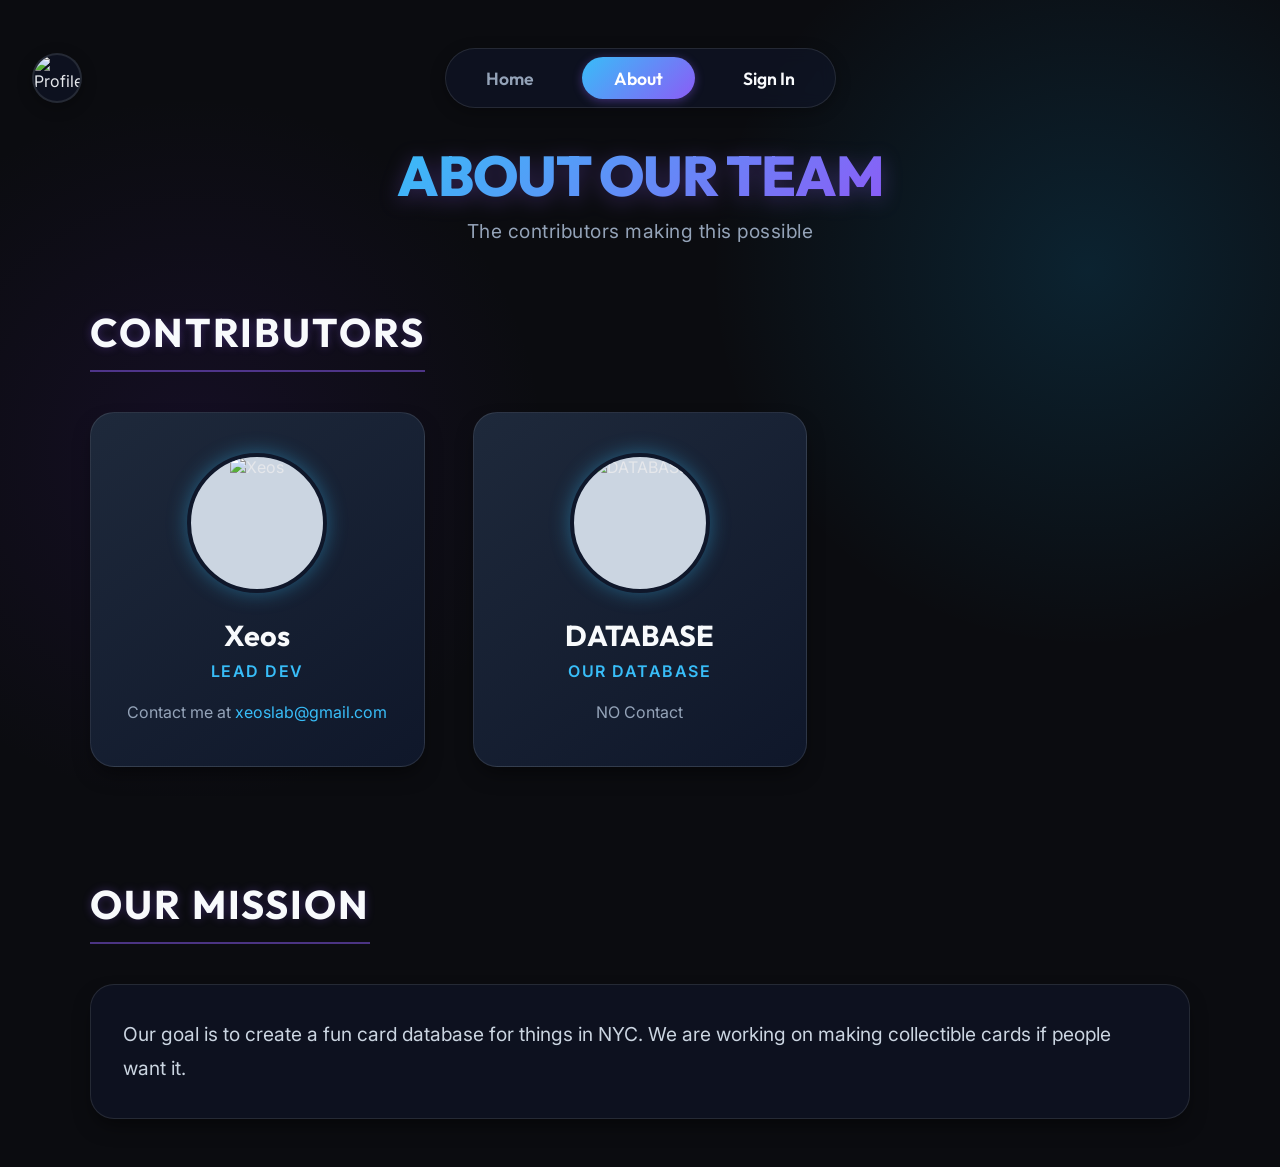
==== About.html @ c15c5d44 "e" ====
<!DOCTYPE html>
<html lang="en">

<head>
    <meta charset="UTF-8" />
    <meta name="viewport" content="width=device-width, initial-scale=1.0" />
    <title>About Us - Custom Trading Card DB</title>
    <link rel="preconnect" href="https://fonts.googleapis.com">
    <link rel="preconnect" href="https://fonts.gstatic.com" crossorigin>
    <link
        href="https://fonts.googleapis.com/css2?family=Inter:wght@400;500;600&family=Outfit:wght@600;700;800&display=swap"
        rel="stylesheet">
    <link rel="stylesheet" href="styles.css?v=3.1" />
    <link rel="stylesheet" href="about.css" />
</head>

<body>

    <nav class="top-nav">
        <div class="nav-left">
            <img src="https://api.dicebear.com/9.x/shapes/svg?seed=Profile" alt="Profile" class="profile-icon" />
        </div>
        <div class="nav-center">
            <a href="index.html" class="tab">Home</a>
            <a href="About.html" class="tab active">About</a>
            <a href="dashboard.html" class="tab" id="navDashboard" style="display: none;">Dashboard</a>
            <a href="signin.html" class="nav-signin-btn" id="navSigninBtn">Sign In</a>
        </div>
    </nav>

    <header class="header">
        <h1>About Our Team</h1>
        <p>The contributors making this possible</p>
    </header>

    <main class="about-container" id="aboutContainer"></main>

    <script>
        function renderAbout(data) {
            const container = document.getElementById("aboutContainer");
            container.innerHTML = "";

            // Contributors section
            if (data.contributors && data.contributors.length > 0) {
                const contributorSection = document.createElement("section");
                contributorSection.className = "about-section";
                contributorSection.innerHTML = `<h2>Contributors</h2>`;
                const grid = document.createElement("div");
                grid.className = "person-grid";

                data.contributors.forEach((person, index) => {
                    const card = document.createElement("div");
                    card.className = "person-card";
                    card.style.animationDelay = `${index * 0.1}s`;
                    card.innerHTML = `
            <div class="person-img-container">
              <img src="${person.image || 'https://via.placeholder.com/150'}" alt="${person.name}" class="person-img" />
            </div>
            <div class="person-info">
              <h3>${person.name}</h3>
              <span class="role">${person.role}</span>
              <p>${person.description || ''}</p>
            </div>
          `;
                    grid.appendChild(card);
                });
                contributorSection.appendChild(grid);
                container.appendChild(contributorSection);
            }

            // About Us paragraph section
            if (data.about_us) {
                const aboutUsSection = document.createElement("section");
                aboutUsSection.className = "about-section";
                aboutUsSection.style.marginTop = "2rem";
                aboutUsSection.innerHTML = `
                    <h2>Our Mission</h2>
                    <div style="background: rgba(15, 23, 42, 0.6); padding: 2rem; border-radius: 1.5rem; border: 1px solid rgba(255, 255, 255, 0.1); box-shadow: 0 10px 20px -5px rgba(0, 0, 0, 0.5);">
                        <p style="font-size: 1.2rem; color: #cbd5e1; line-height: 1.8;">${data.about_us}</p>
                    </div>
                `;
                aboutUsSection.style.animation = "popIn 1s cubic-bezier(0.175, 0.885, 0.32, 1.275) both";
                container.appendChild(aboutUsSection);
            }
        }

        function fetchAbout() {
            fetch("about.json?t=" + new Date().getTime())
                .then(res => res.json())
                .then(data => {
                    renderAbout(data);
                })
                .catch(err => console.error("Error fetching about data:", err));
        }

        // Initial fetch
        fetchAbout();
    </script>
    <script type="module">
        import { initializeApp } from "https://www.gstatic.com/firebasejs/12.10.0/firebase-app.js";
        import { getAuth, onAuthStateChanged, signOut } from "https://www.gstatic.com/firebasejs/12.10.0/firebase-auth.js";
        import { setupNavAuth } from "./auth-ui.js";

        const firebaseConfig = {
            apiKey: "AIzaSyDs1JZXpgr-IZdjI8Uoc0AREm_ur3eqnOM",
            authDomain: "nyccardbase.firebaseapp.com",
            projectId: "nyccardbase",
            storageBucket: "nyccardbase.firebasestorage.app",
            messagingSenderId: "964924272872",
            appId: "1:964924272872:web:069f2e91bcc4c2d5d1195d",
            measurementId: "G-5HS5LKVG1V"
        };

        const app = initializeApp(firebaseConfig);
        const auth = getAuth(app);

        onAuthStateChanged(auth, (user) => {
            setupNavAuth(auth, user, signOut, false);
        });
    </script>
</body>

</html>
---- styles.css ----
* {
  box-sizing: border-box;
  margin: 0;
  padding: 0;
}

body {
  font-family: 'Inter', system-ui, -apple-system, sans-serif;
  background-color: #0b0c10;
  background-image:
    radial-gradient(circle at 15% 50%, rgba(76, 29, 149, 0.15), transparent 30%),
    radial-gradient(circle at 85% 30%, rgba(14, 165, 233, 0.15), transparent 30%);
  background-attachment: fixed;
  color: #e5e7eb;
  min-height: 100vh;
  display: flex;
  flex-direction: column;
  align-items: center;
  padding: 3rem 2rem;
  overflow-x: hidden;
}

/* Navigation Tabs */
.top-nav {
  width: 100%;
  max-width: 1400px;
  display: flex;
  margin-bottom: 2rem;
  animation: fadeInDown 0.8s ease-out;
  position: relative;
  justify-content: center;
  align-items: center;
}

.nav-center {
  display: flex;
  justify-content: center;
  gap: 1rem;
  background: rgba(15, 23, 42, 0.6);
  padding: 0.5rem;
  border-radius: 2rem;
  border: 1px solid rgba(255, 255, 255, 0.1);
  backdrop-filter: blur(8px);
  -webkit-backdrop-filter: blur(8px);
  box-shadow: 0 4px 15px rgba(0, 0, 0, 0.3);
}

.nav-left {
  position: absolute;
  left: 0;
  display: flex;
  align-items: center;
}

.nav-left .profile-icon {
  width: 50px;
  height: 50px;
  border-radius: 50%;
  object-fit: cover;
  background: rgba(15, 23, 42, 0.6);
  border: 2px solid rgba(255, 255, 255, 0.1);
  box-shadow: 0 4px 15px rgba(0, 0, 0, 0.3);
  cursor: pointer;
  transition: transform 0.3s ease, border-color 0.3s ease;
}

.nav-left .profile-icon:hover {
  transform: scale(1.1);
  border-color: #38bdf8;
}

.nav-center .tab {
  text-decoration: none;
  color: #94a3b8;
  font-family: 'Outfit', sans-serif;
  font-weight: 600;
  font-size: 1.1rem;
  padding: 0.6rem 2rem;
  border-radius: 1.5rem;
  transition: all 0.3s ease;
}

.nav-center .tab:hover {
  color: #f8fafc;
  background: rgba(255, 255, 255, 0.05);
}

.nav-center .tab.active {
  color: #fff;
  background: linear-gradient(135deg, #38bdf8, #8b5cf6);
  box-shadow: 0 2px 10px rgba(139, 92, 246, 0.4);
}

.nav-center .nav-signin-btn {
  text-decoration: none;
  color: #f8fafc;
  font-family: 'Outfit', sans-serif;
  font-weight: 600;
  font-size: 1.1rem;
  padding: 0.6rem 2rem;
  border-radius: 1.5rem;
  background: transparent;
  transition: all 0.3s ease;
  display: inline-block;
}

.nav-center .nav-signin-btn:hover {
  color: #38bdf8;
  background: rgba(255, 255, 255, 0.05);
}

.nav-center .nav-signin-btn.active {
  color: #fff;
  background: linear-gradient(135deg, #38bdf8, #8b5cf6);
  box-shadow: 0 2px 10px rgba(139, 92, 246, 0.4);
}

.header {
  text-align: center;
  margin-bottom: 4rem;
  animation: fadeInDown 0.8s ease-out;
}

.header h1 {
  font-family: 'Outfit', sans-serif;
  font-size: 3.5rem;
  font-weight: 800;
  background: linear-gradient(135deg, #38bdf8, #8b5cf6);
  -webkit-background-clip: text;
  background-clip: text;
  -webkit-text-fill-color: transparent;
  letter-spacing: -1px;
  margin-bottom: 0.5rem;
  text-transform: uppercase;
  filter: drop-shadow(0 4px 10px rgba(139, 92, 246, 0.3));
}

.header p {
  color: #94a3b8;
  font-size: 1.2rem;
  letter-spacing: 0.5px;
}

.search-container {
  margin-top: 2rem;
  width: 100%;
  max-width: 600px;
  margin-inline: auto;
  position: relative;
}

.search-bar {
  width: 100%;
  padding: 1.25rem 2.5rem;
  border-radius: 3rem;
  background: rgba(15, 23, 42, 0.7);
  border: 2px solid rgba(255, 255, 255, 0.1);
  color: #f8fafc;
  font-family: 'Inter', sans-serif;
  font-size: 1.3rem;
  outline: none;
  backdrop-filter: blur(12px);
  -webkit-backdrop-filter: blur(12px);
  transition: all 0.4s cubic-bezier(0.175, 0.885, 0.32, 1.275);
  box-shadow: 0 8px 32px rgba(0, 0, 0, 0.4), inset 0 2px 5px rgba(255, 255, 255, 0.05);
  text-align: center;
}

.search-bar:hover {
  border-color: rgba(139, 92, 246, 0.4);
  box-shadow: 0 10px 40px rgba(0, 0, 0, 0.5), 0 0 20px rgba(139, 92, 246, 0.2);
  transform: translateY(-2px);
}

.search-bar:focus {
  background: rgba(30, 41, 59, 0.9);
  border-color: #38bdf8;
  box-shadow: 0 10px 40px rgba(0, 0, 0, 0.6), 0 0 30px rgba(56, 189, 248, 0.4), inset 0 2px 10px rgba(56, 189, 248, 0.1);
  transform: translateY(-2px) scale(1.02);
}

.search-bar::placeholder {
  color: #64748b;
  font-weight: 500;
  letter-spacing: 1px;
}

.dashboard-grid {
  display: grid;
  grid-template-columns: repeat(auto-fill, minmax(260px, 1fr));
  gap: 3rem;
  width: 100%;
  max-width: 1300px;
}

/* Base Card - standard trading card ~2.5 : 3.5 aspect ratio */
.card {
  --rx: 0deg;
  --ry: 0deg;
  --mx: 50%;
  --my: 50%;

  position: relative;
  background: linear-gradient(145deg, #1e293b, #0f172a);
  border-radius: 1.25rem;
  padding: 0.75rem;
  aspect-ratio: 63 / 88;
  /* Standard TCG aspect ratio */
  display: flex;
  flex-direction: column;

  transform: perspective(1000px) rotateX(var(--rx)) rotateY(var(--ry)) scale(1);
  transition: transform 0.1s ease-out, box-shadow 0.3s ease;
  transform-style: preserve-3d;
  cursor: pointer;

  border: 1px solid rgba(255, 255, 255, 0.1);
  box-shadow: 0 10px 20px -5px rgba(0, 0, 0, 0.6);

  animation: popIn 0.6s cubic-bezier(0.175, 0.885, 0.32, 1.275) both;
}

.card:hover {
  transform: perspective(1000px) scale(1.08) rotateX(var(--rx)) rotateY(var(--ry));
  box-shadow:
    -10px 20px 30px rgba(0, 0, 0, 0.6),
    0 0 25px rgba(56, 189, 248, 0.3);
  border-color: rgba(56, 189, 248, 0.5);
  z-index: 10;
}

/* Dynamic Glare effect inside the card */
.card::before {
  content: "";
  position: absolute;
  top: 0;
  left: 0;
  right: 0;
  bottom: 0;
  background: radial-gradient(circle at var(--mx) var(--my),
      rgba(255, 255, 255, 0.3) 0%,
      rgba(255, 255, 255, 0.05) 30%,
      transparent 60%);
  opacity: 0;
  transition: opacity 0.3s ease;
  pointer-events: none;
  z-index: 5;
  border-radius: inherit;
  mix-blend-mode: color-dodge;
}

.card:hover::before {
  opacity: 1;
}

/* Card Content / Frame */
.card-content {
  position: relative;
  height: 100%;
  display: flex;
  flex-direction: column;
  z-index: 1;
  background: #020617;
  border-radius: 0.75rem;
  padding: 0.5rem;
  border: 1px solid rgba(255, 255, 255, 0.05);
}

.card-img-container {
  width: 100%;
  height: 55%;
  background: #000;
  border-radius: 0.4rem;
  overflow: hidden;
  margin-bottom: 0.75rem;
  border: 2px solid #334155;
  box-shadow: inset 0 0 15px rgba(0, 0, 0, 0.9);
  position: relative;
}

.card-img {
  width: 100%;
  height: 100%;
  object-fit: cover;
  /* Cover makes it look like a full art box */
  background: #111827;
  transition: transform 0.5s cubic-bezier(0.25, 0.46, 0.45, 0.94);
}

.card:hover .card-img {
  transform: scale(1.08);
}

.card-info {
  flex: 1;
  display: flex;
  flex-direction: column;
  padding: 0.75rem;
  background: linear-gradient(180deg, #1e293b 0%, #0f172a 100%);
  border-radius: 0.4rem;
  border: 1px solid rgba(255, 255, 255, 0.05);
  box-shadow: inset 0 2px 4px rgba(255, 255, 255, 0.05);
}

.card h2 {
  font-family: 'Outfit', sans-serif;
  font-size: 1.3rem;
  font-weight: 700;
  color: #f8fafc;
  margin-bottom: 0.5rem;
  text-transform: uppercase;
  letter-spacing: 1px;
  border-bottom: 1px solid rgba(255, 255, 255, 0.1);
  padding-bottom: 0.4rem;
  text-shadow: 0 2px 4px rgba(0, 0, 0, 0.5);
}

.card p {
  font-size: 0.9rem;
  color: #cbd5e1;
  line-height: 1.5;
  flex-grow: 1;
}

/* Card Number Indicator */
.card-number {
  position: absolute;
  top: 10px;
  right: 15px;
  color: #f8fafc;
  background: rgba(0, 0, 0, 0.4);
  padding: 0.25rem 0.5rem;
  border-radius: 0.35rem;
  border: 1px solid rgba(255, 255, 255, 0.2);
  backdrop-filter: blur(4px);
  -webkit-backdrop-filter: blur(4px);
  font-family: 'Outfit', sans-serif;
  font-size: 0.8rem;
  font-weight: 700;
  z-index: 10;
  letter-spacing: 1px;
  box-shadow: 0 4px 6px rgba(0, 0, 0, 0.3);
  transform: translateZ(20px);
}

/* Animations */
@keyframes popIn {
  0% {
    opacity: 0;
    transform: perspective(1000px) scale(0.8) translateY(20px) rotateX(20deg);
  }

  100% {
    opacity: 1;
    transform: perspective(1000px) scale(1) translateY(0) rotateX(0deg);
  }
}

@keyframes fadeInDown {
  0% {
    opacity: 0;
    transform: translateY(-20px);
  }

  100% {
    opacity: 1;
    transform: translateY(0);
  }
}

/* Modal Overlay & Flip Card */
.modal-overlay {
  position: fixed;
  top: 0;
  left: 0;
  right: 0;
  bottom: 0;
  background: rgba(0, 0, 0, 0.85);
  backdrop-filter: blur(10px);
  -webkit-backdrop-filter: blur(10px);
  z-index: 1000;
  display: flex;
  justify-content: center;
  align-items: center;
  opacity: 0;
  pointer-events: none;
  transition: opacity 0.3s ease;
}

.modal-overlay.hidden {
  display: none;
}

.modal-overlay.visible {
  opacity: 1;
  pointer-events: auto;
}

.modal-container {
  width: 90vw;
  max-width: 450px;
  height: 85vh;
  max-height: 650px;
  perspective: 2000px;
}

.modal-card {
  width: 100%;
  height: 100%;
  cursor: pointer;
}

.modal-card-inner {
  width: 100%;
  height: 100%;
  position: relative;
  transition: transform 0.6s cubic-bezier(0.175, 0.885, 0.32, 1.275);
  transform-style: preserve-3d;
}

.modal-card-inner.is-flipped {
  transform: rotateY(180deg);
}

.modal-card-front,
.modal-card-back {
  position: absolute;
  width: 100%;
  height: 100%;
  backface-visibility: hidden;
  -webkit-backface-visibility: hidden;
  border-radius: 1.5rem;
  border: 1px solid rgba(255, 255, 255, 0.15);
  box-shadow: 0 30px 60px -15px rgba(0, 0, 0, 0.8);
  overflow: hidden;
}

.modal-card-back {
  transform: rotateY(180deg);
  display: flex;
  flex-direction: column;
  padding: 1.5rem;
}

.back-content {
  height: 100%;
  background: rgba(0, 0, 0, 0.5);
  border-radius: 1rem;
  padding: 2rem;
  border: 1px solid rgba(255, 255, 255, 0.05);
  display: flex;
  flex-direction: column;
  gap: 1.5rem;
}

.back-content h2 {
  font-family: 'Outfit', sans-serif;
  font-size: 2.2rem;
  color: #f8fafc;
  text-align: center;
  border-bottom: 2px solid rgba(255, 255, 255, 0.1);
  padding-bottom: 1rem;
}

.back-details {
  flex: 1;
  display: flex;
  flex-direction: column;
  gap: 1.2rem;
  font-size: 1.1rem;
  color: #cbd5e1;
}

.back-details strong {
  color: #38bdf8;
  font-weight: 600;
}

.back-text {
  margin-top: auto;
  font-size: 1.25rem;
  line-height: 1.6;
  font-style: italic;
  border-left: 3px solid #38bdf8;
  padding-left: 1rem;
  background: rgba(255, 255, 255, 0.03);
  padding: 1rem;
  border-radius: 0 0.5rem 0.5rem 0;
}
---- about.css ----
/* About Page Specifics */
.about-container {
    width: 100%;
    max-width: 1100px;
    display: flex;
    flex-direction: column;
    gap: 5rem;
    animation: popIn 0.8s cubic-bezier(0.175, 0.885, 0.32, 1.275) both;
}

.about-section {
    display: flex;
    flex-direction: column;
    gap: 2.5rem;
}

.about-section h2 {
    font-family: 'Outfit', sans-serif;
    font-size: 2.5rem;
    color: #f8fafc;
    border-bottom: 2px solid rgba(139, 92, 246, 0.5);
    padding-bottom: 0.8rem;
    text-shadow: 0 0 10px rgba(139, 92, 246, 0.3);
    align-self: flex-start;
    text-transform: uppercase;
    letter-spacing: 2px;
}

.person-grid {
    display: grid;
    grid-template-columns: repeat(auto-fill, minmax(300px, 1fr));
    gap: 3rem;
}

.person-card {
    background: linear-gradient(145deg, #1e293b, #0f172a);
    border-radius: 1.5rem;
    padding: 2.5rem 1.5rem;
    display: flex;
    flex-direction: column;
    align-items: center;
    text-align: center;
    border: 1px solid rgba(255, 255, 255, 0.1);
    box-shadow: 0 10px 20px -5px rgba(0, 0, 0, 0.5);
    transition: transform 0.3s ease, box-shadow 0.3s ease, border-color 0.3s ease;
}

.person-card:hover {
    transform: translateY(-10px);
    box-shadow: 0 20px 40px rgba(0, 0, 0, 0.6), 0 0 25px rgba(139, 92, 246, 0.3);
    border-color: rgba(56, 189, 248, 0.5);
}

.person-img-container {
    width: 140px;
    height: 140px;
    border-radius: 50%;
    overflow: hidden;
    margin-bottom: 1.5rem;
    border: 4px solid #0f172a;
    box-shadow: 0 0 20px rgba(56, 189, 248, 0.4);
    background: #cbd5e1;
}

.person-img {
    width: 100%;
    height: 100%;
    object-fit: cover;
    transition: transform 0.5s ease;
}

.person-card:hover .person-img {
    transform: scale(1.1);
}

.person-info h3 {
    font-family: 'Outfit', sans-serif;
    font-size: 1.8rem;
    color: #f8fafc;
    margin-bottom: 0.5rem;
}

.person-info .role {
    display: inline-block;
    font-size: 1rem;
    color: #38bdf8;
    font-weight: 600;
    margin-bottom: 1.2rem;
    text-transform: uppercase;
    letter-spacing: 1.5px;
}

.person-info p {
    font-size: 1rem;
    color: #94a3b8;
    line-height: 1.6;
}
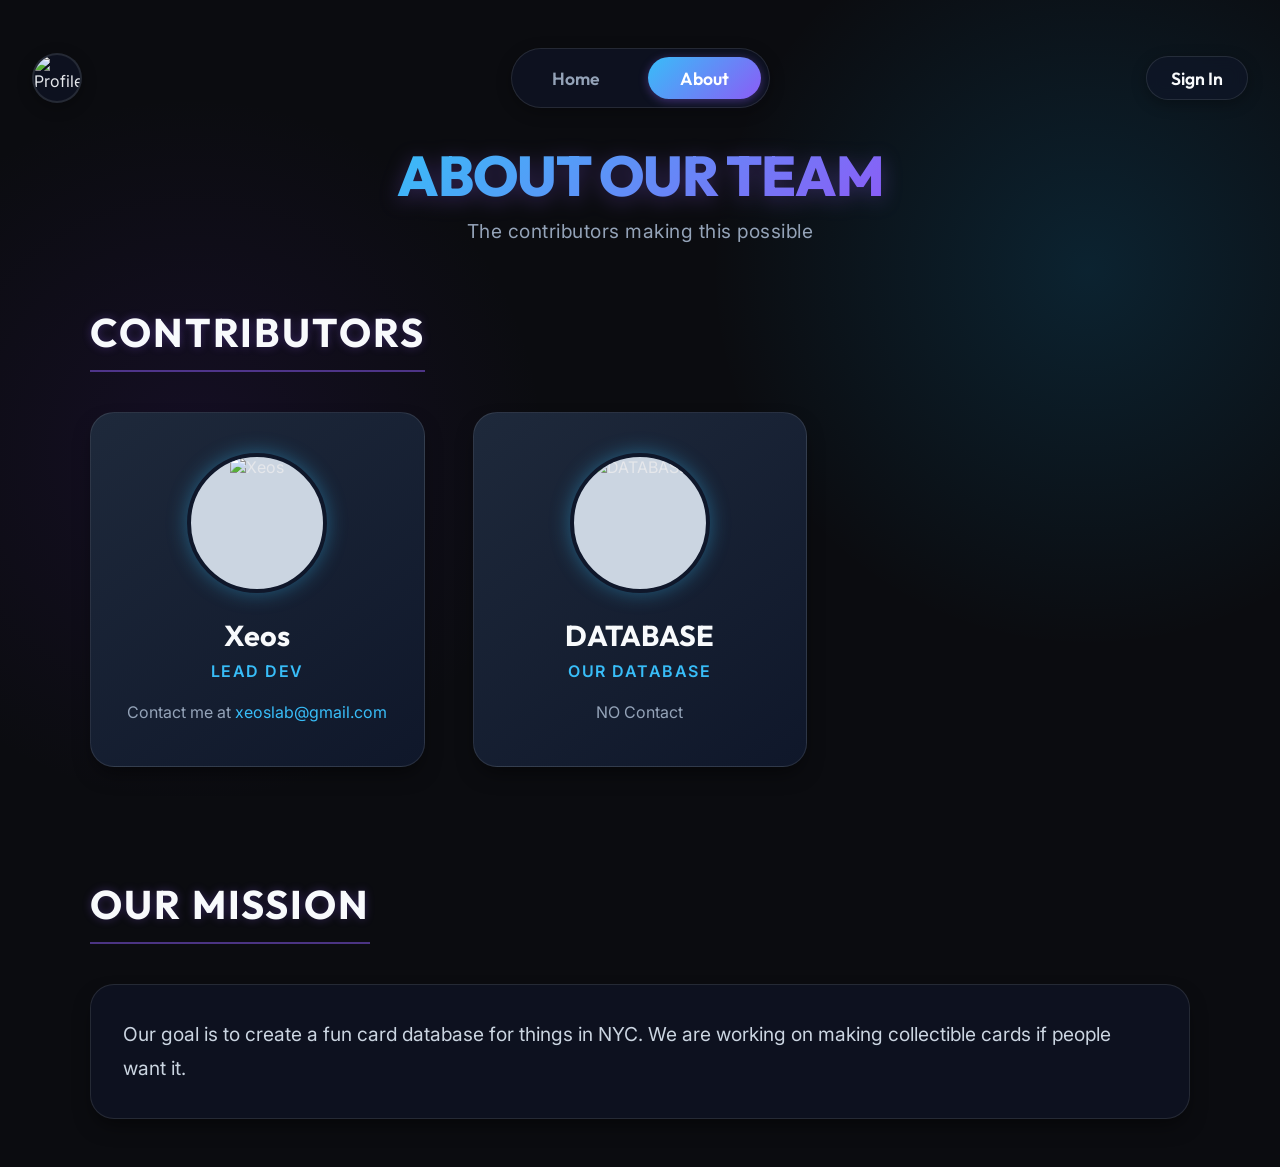
==== commit 5c9e480f: "pp" ====
--- a/About.html
+++ b/About.html
@@ -10,7 +10,7 @@
     <link
         href="https://fonts.googleapis.com/css2?family=Inter:wght@400;500;600&family=Outfit:wght@600;700;800&display=swap"
         rel="stylesheet">
-    <link rel="stylesheet" href="styles.css?v=3.1" />
+    <link rel="stylesheet" href="styles.css?v=3.2" />
     <link rel="stylesheet" href="about.css" />
 </head>
 
@@ -24,6 +24,8 @@
             <a href="index.html" class="tab">Home</a>
             <a href="About.html" class="tab active">About</a>
             <a href="dashboard.html" class="tab" id="navDashboard" style="display: none;">Dashboard</a>
+        </div>
+        <div class="nav-right">
             <a href="signin.html" class="nav-signin-btn" id="navSigninBtn">Sign In</a>
         </div>
     </nav>
@@ -99,7 +101,7 @@
     <script type="module">
         import { initializeApp } from "https://www.gstatic.com/firebasejs/12.10.0/firebase-app.js";
         import { getAuth, onAuthStateChanged, signOut } from "https://www.gstatic.com/firebasejs/12.10.0/firebase-auth.js";
-        import { setupNavAuth } from "./auth-ui.js";
+        import { setupNavAuth } from "./auth-ui.js?v=2";
 
         const firebaseConfig = {
             apiKey: "AIzaSyDs1JZXpgr-IZdjI8Uoc0AREm_ur3eqnOM",
--- a/styles.css
+++ b/styles.css
@@ -91,28 +91,53 @@
   box-shadow: 0 2px 10px rgba(139, 92, 246, 0.4);
 }
 
-.nav-center .nav-signin-btn {
+.nav-right {
+  position: absolute;
+  right: 0;
+  display: flex;
+  align-items: center;
+}
+
+.nav-right .nav-signin-btn {
   text-decoration: none;
   color: #f8fafc;
   font-family: 'Outfit', sans-serif;
   font-weight: 600;
   font-size: 1.1rem;
-  padding: 0.6rem 2rem;
+  padding: 0.6rem 1.5rem;
   border-radius: 1.5rem;
-  background: transparent;
+  background: rgba(15, 23, 42, 0.6);
+  border: 1px solid rgba(255, 255, 255, 0.1);
+  backdrop-filter: blur(8px);
+  -webkit-backdrop-filter: blur(8px);
   transition: all 0.3s ease;
+  box-shadow: 0 4px 15px rgba(0, 0, 0, 0.3);
   display: inline-block;
 }
 
-.nav-center .nav-signin-btn:hover {
+.nav-right .nav-signin-btn:hover {
   color: #38bdf8;
-  background: rgba(255, 255, 255, 0.05);
-}
-
-.nav-center .nav-signin-btn.active {
-  color: #fff;
-  background: linear-gradient(135deg, #38bdf8, #8b5cf6);
-  box-shadow: 0 2px 10px rgba(139, 92, 246, 0.4);
+  border-color: rgba(56, 189, 248, 0.5);
+  background: rgba(30, 41, 59, 0.8);
+  transform: translateY(-2px);
+  box-shadow: 0 8px 20px rgba(56, 189, 248, 0.2);
+}
+
+.nav-right .nav-signin-btn.active {
+  color: #38bdf8;
+  border-color: #38bdf8;
+}
+
+.nav-right .nav-signin-btn.signout {
+  color: #ef4444;
+  border-color: rgba(239, 68, 68, 0.5);
+}
+
+.nav-right .nav-signin-btn.signout:hover {
+  color: #f8fafc;
+  background: #ef4444;
+  border-color: #ef4444;
+  box-shadow: 0 8px 20px rgba(239, 68, 68, 0.4);
 }
 
 .header {
@@ -486,4 +511,71 @@
   background: rgba(255, 255, 255, 0.03);
   padding: 1rem;
   border-radius: 0 0.5rem 0.5rem 0;
+}
+
+/* Sign Out Modal */
+.signout-overlay {
+  position: fixed;
+  top: 0;
+  left: 0;
+  right: 0;
+  bottom: 0;
+  background: rgba(0, 0, 0, 0.85);
+  backdrop-filter: blur(10px);
+  -webkit-backdrop-filter: blur(10px);
+  z-index: 2000;
+  display: flex;
+  justify-content: center;
+  align-items: center;
+  opacity: 0;
+  pointer-events: none;
+  transition: opacity 0.3s ease;
+}
+
+.signout-overlay.visible {
+  opacity: 1;
+  pointer-events: auto;
+}
+
+.signout-modal {
+  background: linear-gradient(145deg, #1e293b, #0f172a);
+  border-radius: 1.5rem;
+  padding: 3rem 4rem;
+  text-align: center;
+  border: 1px solid rgba(255, 255, 255, 0.1);
+  box-shadow: 0 20px 40px rgba(0, 0, 0, 0.6), inset 0 2px 10px rgba(255, 255, 255, 0.05);
+  transform: scale(0.8);
+  transition: transform 0.3s cubic-bezier(0.175, 0.885, 0.32, 1.275);
+}
+
+.signout-overlay.visible .signout-modal {
+  transform: scale(1);
+}
+
+.signout-modal h2 {
+  font-family: 'Outfit', sans-serif;
+  color: #f8fafc;
+  margin-bottom: 2rem;
+  font-size: 2.2rem;
+}
+
+.signout-btn.signout-confirm {
+  padding: 1rem 3rem;
+  border-radius: 1rem;
+  font-family: 'Outfit', sans-serif;
+  font-weight: 700;
+  font-size: 1.4rem;
+  cursor: pointer;
+  border: none;
+  transition: all 0.3s ease;
+  background: linear-gradient(135deg, #ef4444, #dc2626);
+  color: white;
+  box-shadow: 0 4px 15px rgba(239, 68, 68, 0.4);
+  text-transform: uppercase;
+  letter-spacing: 2px;
+}
+
+.signout-btn.signout-confirm:hover {
+  transform: translateY(-2px);
+  box-shadow: 0 8px 25px rgba(239, 68, 68, 0.6);
 }
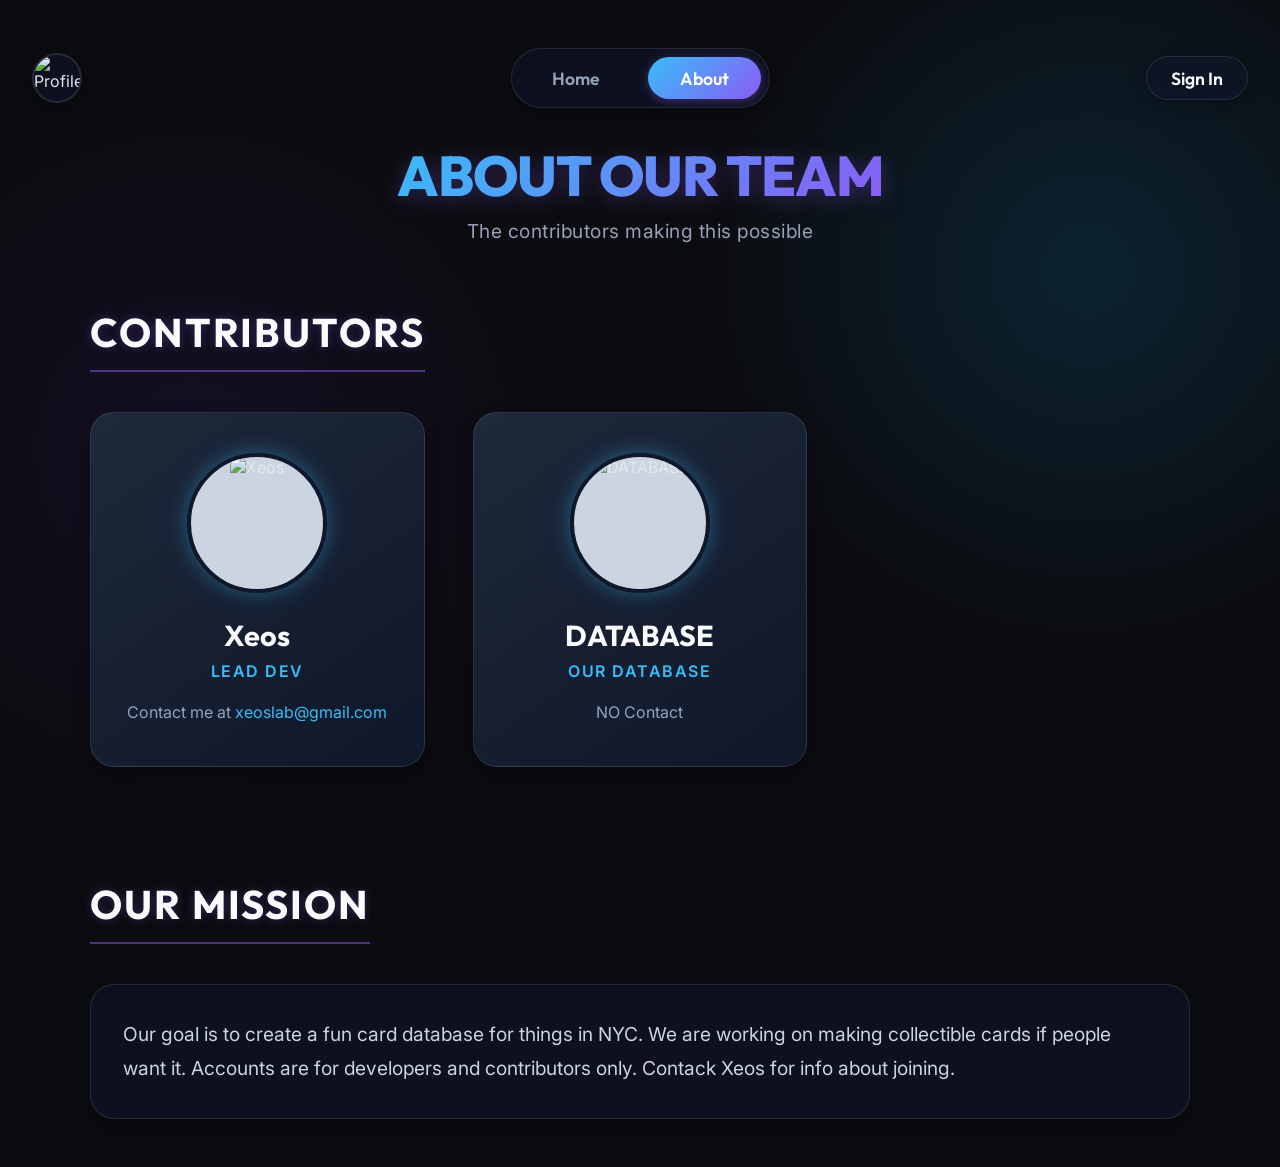
==== commit 1733311e: "e" ====
--- a/About.html
+++ b/About.html
@@ -10,7 +10,7 @@
     <link
         href="https://fonts.googleapis.com/css2?family=Inter:wght@400;500;600&family=Outfit:wght@600;700;800&display=swap"
         rel="stylesheet">
-    <link rel="stylesheet" href="styles.css?v=3.2" />
+    <link rel="stylesheet" href="styles.css?v=3.3" />
     <link rel="stylesheet" href="about.css" />
 </head>
 
--- a/styles.css
+++ b/styles.css
@@ -325,6 +325,7 @@
   border-radius: 0.4rem;
   border: 1px solid rgba(255, 255, 255, 0.05);
   box-shadow: inset 0 2px 4px rgba(255, 255, 255, 0.05);
+  overflow: hidden;
 }
 
 .card h2 {
@@ -344,7 +345,13 @@
   font-size: 0.9rem;
   color: #cbd5e1;
   line-height: 1.5;
-  flex-grow: 1;
+  display: -webkit-box;
+  -webkit-line-clamp: 4;
+  line-clamp: 4;
+  -webkit-box-orient: vertical;
+  overflow: hidden;
+  text-overflow: ellipsis;
+  margin: 0;
 }
 
 /* Card Number Indicator */
@@ -494,6 +501,7 @@
   gap: 1.2rem;
   font-size: 1.1rem;
   color: #cbd5e1;
+  overflow: hidden;
 }
 
 .back-details strong {
@@ -502,8 +510,9 @@
 }
 
 .back-text {
-  margin-top: auto;
-  font-size: 1.25rem;
+  flex: 1;
+  overflow-y: auto;
+  font-size: 1.15rem;
   line-height: 1.6;
   font-style: italic;
   border-left: 3px solid #38bdf8;
@@ -511,6 +520,21 @@
   background: rgba(255, 255, 255, 0.03);
   padding: 1rem;
   border-radius: 0 0.5rem 0.5rem 0;
+}
+
+/* Custom scrollbar for back-text */
+.back-text::-webkit-scrollbar {
+  width: 6px;
+}
+
+.back-text::-webkit-scrollbar-track {
+  background: rgba(255, 255, 255, 0.05);
+  border-radius: 4px;
+}
+
+.back-text::-webkit-scrollbar-thumb {
+  background: rgba(56, 189, 248, 0.5);
+  border-radius: 4px;
 }
 
 /* Sign Out Modal */
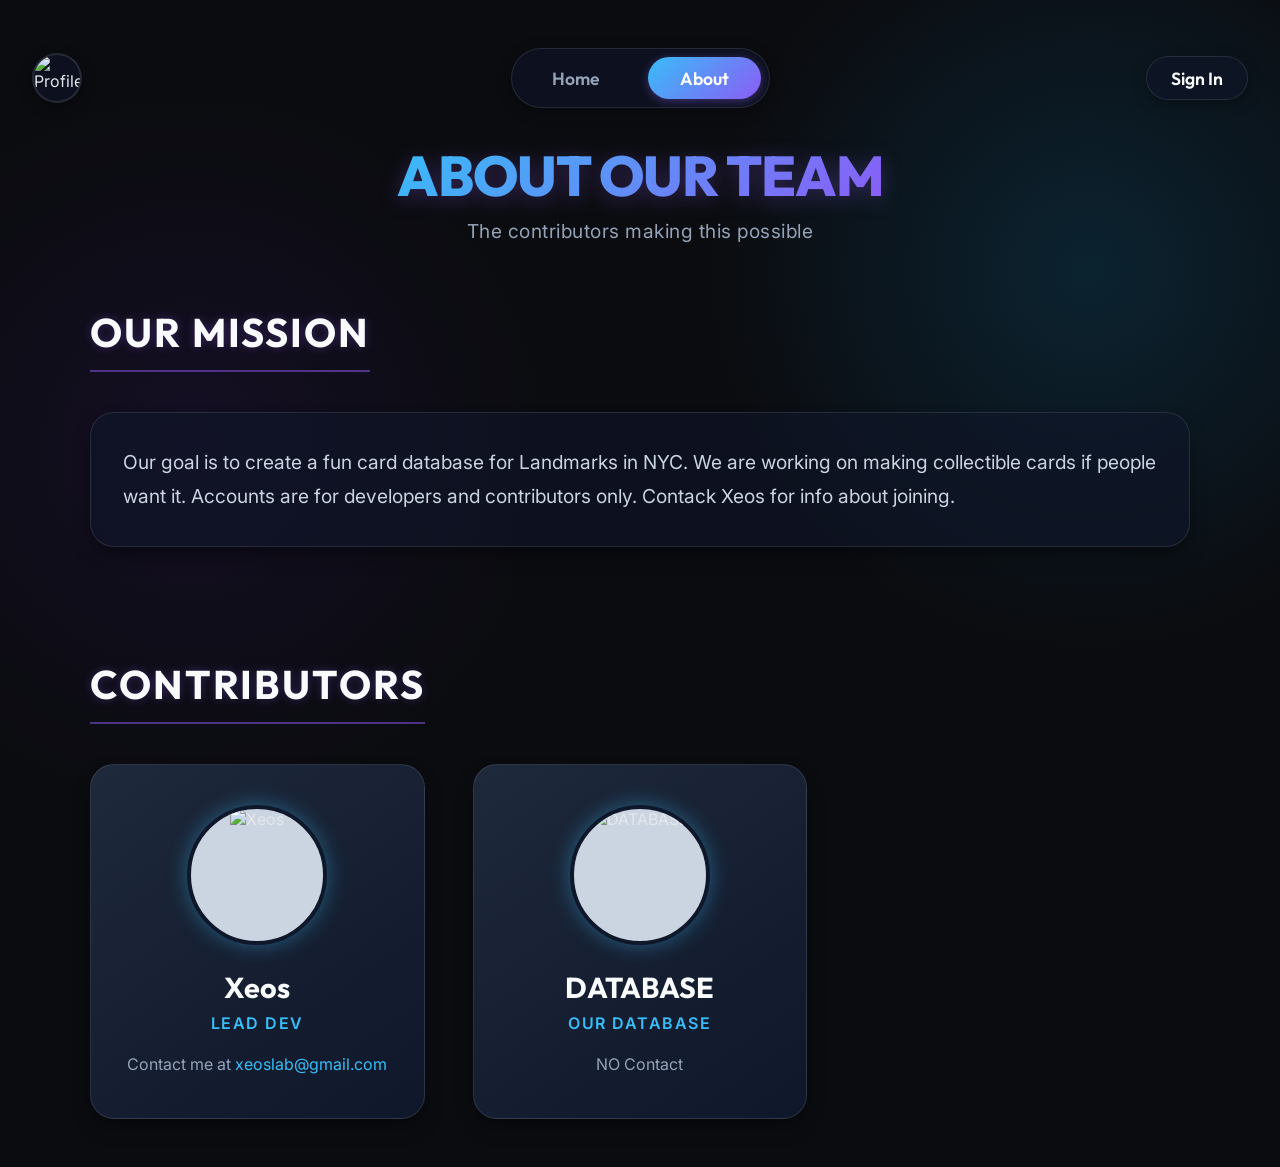
==== commit 32831acb: "Update About.html" ====
--- a/About.html
+++ b/About.html
@@ -10,7 +10,7 @@
     <link
         href="https://fonts.googleapis.com/css2?family=Inter:wght@400;500;600&family=Outfit:wght@600;700;800&display=swap"
         rel="stylesheet">
-    <link rel="stylesheet" href="styles.css?v=3.3" />
+    <link rel="stylesheet" href="styles.css?v=3.6" />
     <link rel="stylesheet" href="about.css" />
 </head>
 
@@ -42,6 +42,21 @@
             const container = document.getElementById("aboutContainer");
             container.innerHTML = "";
 
+            // About Us paragraph section
+            if (data.about_us) {
+                const aboutUsSection = document.createElement("section");
+                aboutUsSection.className = "about-section";
+                aboutUsSection.style.marginBottom = "2rem";
+                aboutUsSection.innerHTML = `
+                    <h2>Our Mission</h2>
+                    <div style="background: rgba(15, 23, 42, 0.6); padding: 2rem; border-radius: 1.5rem; border: 1px solid rgba(255, 255, 255, 0.1); box-shadow: 0 10px 20px -5px rgba(0, 0, 0, 0.5);">
+                        <p style="font-size: 1.2rem; color: #cbd5e1; line-height: 1.8;">${data.about_us}</p>
+                    </div>
+                `;
+                aboutUsSection.style.animation = "popIn 1s cubic-bezier(0.175, 0.885, 0.32, 1.275) both";
+                container.appendChild(aboutUsSection);
+            }
+
             // Contributors section
             if (data.contributors && data.contributors.length > 0) {
                 const contributorSection = document.createElement("section");
@@ -68,21 +83,6 @@
                 });
                 contributorSection.appendChild(grid);
                 container.appendChild(contributorSection);
-            }
-
-            // About Us paragraph section
-            if (data.about_us) {
-                const aboutUsSection = document.createElement("section");
-                aboutUsSection.className = "about-section";
-                aboutUsSection.style.marginTop = "2rem";
-                aboutUsSection.innerHTML = `
-                    <h2>Our Mission</h2>
-                    <div style="background: rgba(15, 23, 42, 0.6); padding: 2rem; border-radius: 1.5rem; border: 1px solid rgba(255, 255, 255, 0.1); box-shadow: 0 10px 20px -5px rgba(0, 0, 0, 0.5);">
-                        <p style="font-size: 1.2rem; color: #cbd5e1; line-height: 1.8;">${data.about_us}</p>
-                    </div>
-                `;
-                aboutUsSection.style.animation = "popIn 1s cubic-bezier(0.175, 0.885, 0.32, 1.275) both";
-                container.appendChild(aboutUsSection);
             }
         }
 
--- a/styles.css
+++ b/styles.css
@@ -459,6 +459,7 @@
   position: absolute;
   width: 100%;
   height: 100%;
+  transition: opacity 0.3s ease, z-index 0s;
   backface-visibility: hidden;
   -webkit-backface-visibility: hidden;
   border-radius: 1.5rem;
@@ -467,15 +468,32 @@
   overflow: hidden;
 }
 
+.modal-card-front {
+  z-index: 2;
+}
+
 .modal-card-back {
   transform: rotateY(180deg);
   display: flex;
   flex-direction: column;
   padding: 1.5rem;
+  z-index: 1;
+}
+
+.modal-card-inner.is-flipped .modal-card-front {
+  pointer-events: none;
+  opacity: 0;
+  z-index: 1;
+}
+
+.modal-card-inner.is-flipped .modal-card-back {
+  pointer-events: auto;
+  z-index: 2;
 }
 
 .back-content {
-  height: 100%;
+  flex: 1;
+  min-height: 0;
   background: rgba(0, 0, 0, 0.5);
   border-radius: 1rem;
   padding: 2rem;
@@ -502,6 +520,7 @@
   font-size: 1.1rem;
   color: #cbd5e1;
   overflow: hidden;
+  min-height: 0;
 }
 
 .back-details strong {
@@ -512,29 +531,39 @@
 .back-text {
   flex: 1;
   overflow-y: auto;
+  min-height: 0;
   font-size: 1.15rem;
   line-height: 1.6;
   font-style: italic;
   border-left: 3px solid #38bdf8;
-  padding-left: 1rem;
+  padding: 1rem 1.5rem 1rem 1rem;
   background: rgba(255, 255, 255, 0.03);
-  padding: 1rem;
   border-radius: 0 0.5rem 0.5rem 0;
+  transform: translateZ(1px);
+  overscroll-behavior: contain;
+  cursor: auto;
+  pointer-events: auto;
 }
 
 /* Custom scrollbar for back-text */
 .back-text::-webkit-scrollbar {
-  width: 6px;
+  width: 14px;
 }
 
 .back-text::-webkit-scrollbar-track {
-  background: rgba(255, 255, 255, 0.05);
-  border-radius: 4px;
+  background: rgba(15, 23, 42, 0.4);
+  border-radius: 7px;
 }
 
 .back-text::-webkit-scrollbar-thumb {
-  background: rgba(56, 189, 248, 0.5);
-  border-radius: 4px;
+  background: rgba(56, 189, 248, 0.6);
+  border-radius: 7px;
+  border: 3px solid rgba(15, 23, 42, 0.4);
+  background-clip: padding-box;
+}
+
+.back-text::-webkit-scrollbar-thumb:hover {
+  background: rgba(56, 189, 248, 0.9);
 }
 
 /* Sign Out Modal */
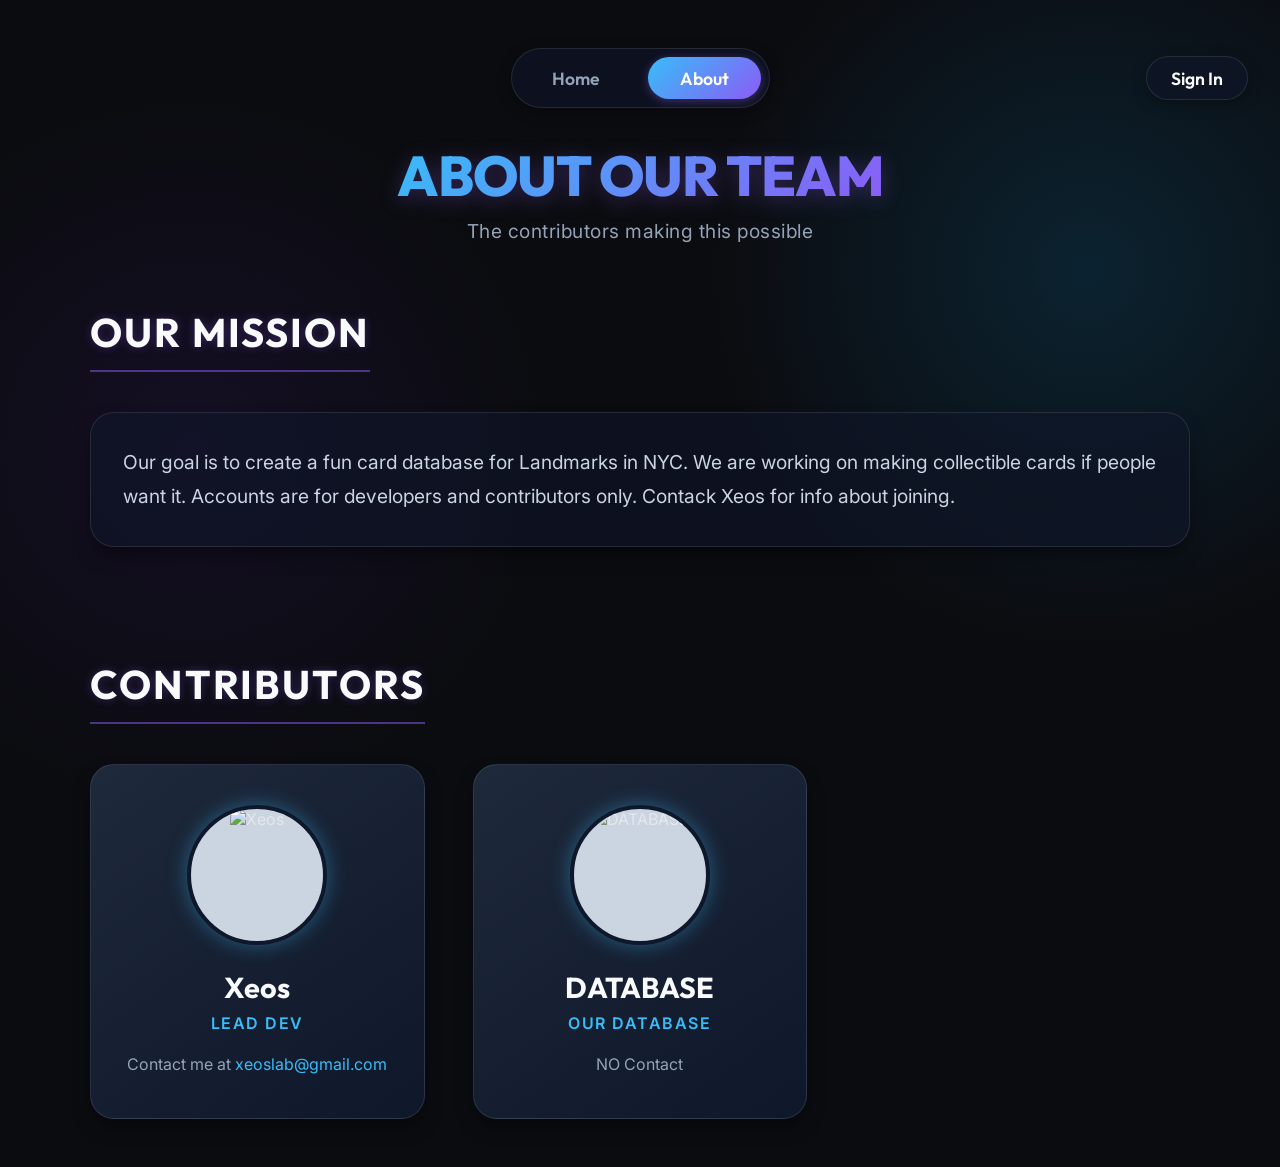
==== commit 271717c1: "accpfp" ====
--- a/About.html
+++ b/About.html
@@ -18,7 +18,7 @@
 
     <nav class="top-nav">
         <div class="nav-left">
-            <img src="https://api.dicebear.com/9.x/shapes/svg?seed=Profile" alt="Profile" class="profile-icon" />
+            <img src="https://api.dicebear.com/9.x/shapes/svg?seed=Profile" alt="Profile" class="profile-icon" id="profileIcon" style="display: none;" />
         </div>
         <div class="nav-center">
             <a href="index.html" class="tab">Home</a>
